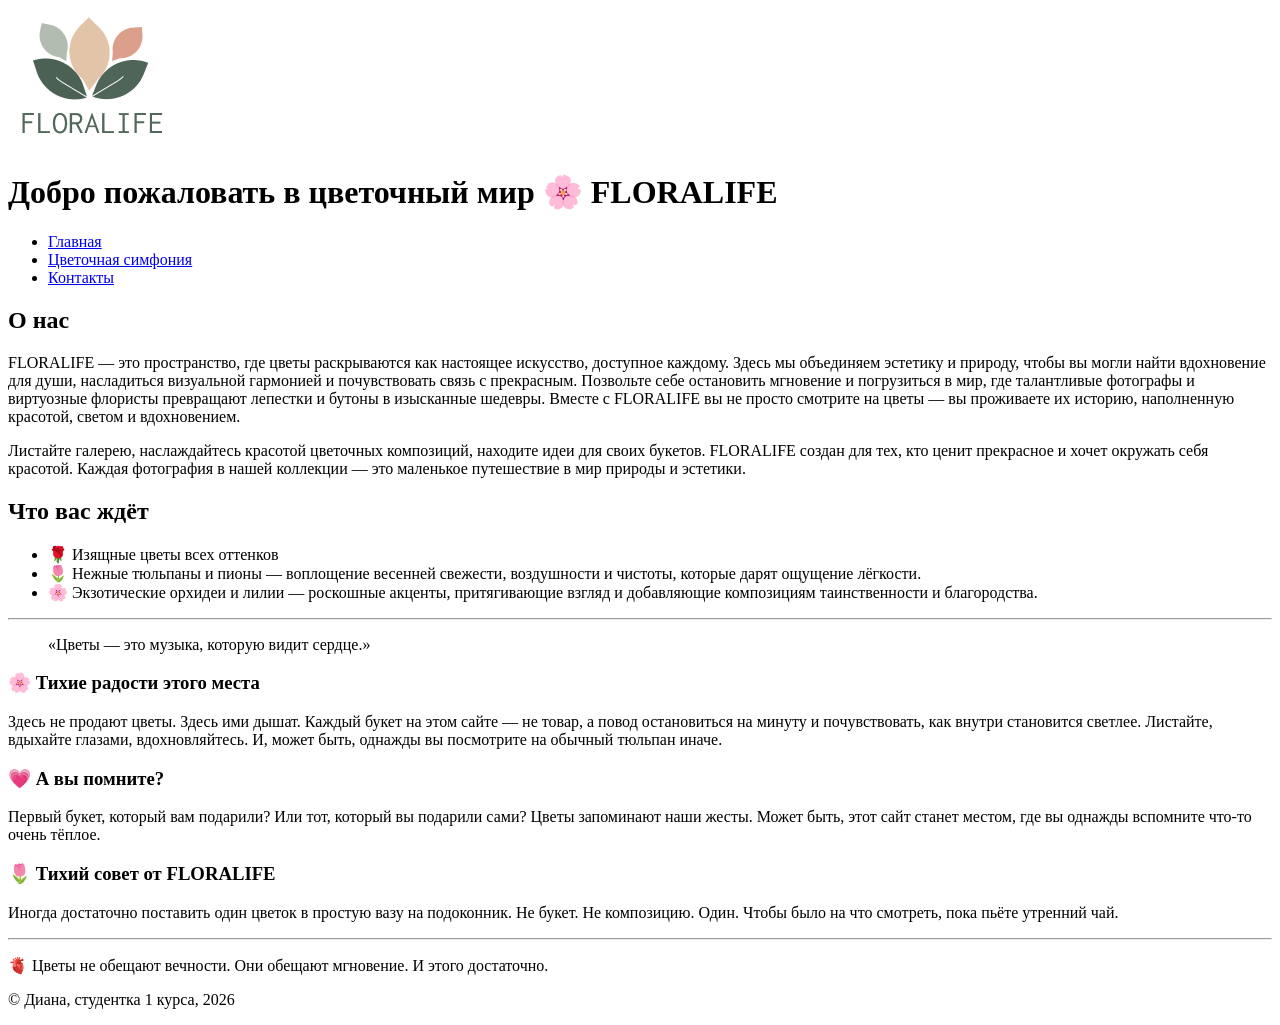
==== index.html @ 1029f8e3 "Rename i.html to index.html" ====
<!DOCTYPE html>
<html lang="ru">

<head>
    <meta charset="UTF-8">
    <meta name="viewport" content="width=device-width, initial-scale=1.0">
    <title> FLORALIFE</title>
    <link rel="stylesheet" href="../styles/style.css">
    <link rel="icon" href="images/logo.png" sizes="any">
    <link rel="icon" href="icon.svg" type="image/svg+xml">
    <link rel="apple-touch-icon" href="apple-touch-icon.png">
</head>

<body>
    <div class="header">
        <img src="images/logo.png" alt="Логотип" class="header-logo">
        <h1>Добро пожаловать в цветочный мир 🌸 FLORALIFE</h1>
        <nav>
            <ul>
                <li><a href="i.html">Главная</a></li>
                <li><a href="pages/gallery.html">Цветочная симфония</a></li>
                <li><a href="pages/contact.html">Контакты</a></li>
            </ul>
        </nav>
        <!-- Шапка сайта -->
    </div>
    <main>
        <section>
            <h2>О нас</h2>
            <p>FLORALIFE — это пространство, где цветы раскрываются как настоящее искусство, доступное каждому. Здесь мы
                объединяем эстетику и природу, чтобы вы могли найти вдохновение для души, насладиться визуальной
                гармонией и почувствовать связь с прекрасным. Позвольте себе остановить мгновение и погрузиться в мир,
                где талантливые фотографы и виртуозные флористы превращают лепестки и бутоны в изысканные шедевры.
                Вместе с FLORALIFE вы не просто смотрите на цветы — вы проживаете их историю, наполненную красотой,
                светом и вдохновением.</p>
            <p>Листайте галерею, наслаждайтесь красотой цветочных композиций, находите идеи для своих букетов. FLORALIFE
                создан для тех, кто ценит прекрасное и хочет окружать себя красотой. Каждая фотография в нашей коллекции
                — это маленькое путешествие в мир природы и эстетики.</p>
            <h2>Что вас ждёт</h2>

            <ul>
                <li>🌹 Изящные цветы всех оттенков</li>
                <li>🌷 Нежные тюльпаны и пионы — воплощение весенней свежести, воздушности и чистоты, которые дарят
                    ощущение лёгкости.</li>
                <li>🌸 Экзотические орхидеи и лилии — роскошные акценты, притягивающие взгляд и добавляющие композициям
                    таинственности и благородства.</li>
            </ul>
        </section>

        <section class="inspiration-block">
            <hr>

            <blockquote>
                «Цветы — это музыка, которую видит сердце.»
            </blockquote>

            <h3 class="peach-block">🌸 Тихие радости этого места</h3>
            <p>
                Здесь не продают цветы. Здесь ими дышат. Каждый букет на этом сайте — не товар,
                а повод остановиться на минуту и почувствовать, как внутри становится светлее.
                Листайте, вдыхайте глазами, вдохновляйтесь. И, может быть, однажды вы посмотрите
                на обычный тюльпан иначе.
            </p>

            <h3 class="peach-block">💗 А вы помните?</h3>
            <p>
                Первый букет, который вам подарили? Или тот, который вы подарили сами?
                Цветы запоминают наши жесты. Может быть, этот сайт станет местом,
                где вы однажды вспомните что-то очень тёплое.
            </p>

            <h3 class="peach-block">🌷 Тихий совет от FLORALIFE</h3>
            <p>
                Иногда достаточно поставить один цветок в простую вазу на подоконник.
                Не букет. Не композицию. Один. Чтобы было на что смотреть, пока пьёте утренний чай.
            </p>

            <hr>

            <p class="poetic-line">
                🫀 Цветы не обещают вечности. Они обещают мгновение. И этого достаточно.
            </p>
        </section>

    </main>
    <footer>
        <p>© Диана, студентка 1 курса, 2026</p><!-- Подвал сайта -->
    </footer>
</body>

</html>
---- styles/style.css ----
document.addEventListener('DOMContentLoaded', function () {

    const galleryGrid = document.querySelector('.gallery-grid');
    if (!galleryGrid) return;

    const galleryItems = document.querySelectorAll('.gallery-item');
    const totalImages = galleryItems.length;

    const statsContainer = document.createElement('div');
    statsContainer.className = 'gallery-stats';
    statsContainer.style.cssText = `
        margin-top: 30px;
        padding: 15px 20px;
        background: linear-gradient(135deg, #f5e6e8 0%, #e8d5d8 100%);
        border-radius: 15px;
        text-align: center;
        font-size: 1.1rem;
        font-weight: bold;
        color: #5e445e;
        box-shadow: 0 2px 8px rgba(0,0,0,0.1);
    `;
    statsContainer.innerHTML = `Количество кадров цветущих мгновений: ${totalImages}`;

    const navigation = document.querySelector('.navigation');
    if (navigation) {
        galleryGrid.parentNode.insertBefore(statsContainer, navigation);
    } else {
        galleryGrid.parentNode.appendChild(statsContainer);
    }

    const likesCount = new Array(totalImages).fill(0);

    galleryItems.forEach((item, index) => {

        const infoBlock = item.querySelector('.info');
        if (!infoBlock) return;

        const titleElement = infoBlock.querySelector('h3');
        if (!titleElement) return;

        const titleWrapper = document.createElement('div');
        titleWrapper.style.cssText = `
            display: flex;
            justify-content: space-between;
            align-items: center;
            gap: 10px;
            width: 100%;
        `;

        const parentOfTitle = titleElement.parentNode;
        titleWrapper.appendChild(titleElement.cloneNode(true));

        parentOfTitle.replaceChild(titleWrapper, titleElement);

        const newTitle = titleWrapper.querySelector('h3');

        const likeContainer = document.createElement('div');
        likeContainer.style.cssText = `
            display: flex;
            align-items: center;
            gap: 5px;
            white-space: nowrap;
        `;

        // Кнопка лайка
        const likeButton = document.createElement('button');
        likeButton.innerHTML = '💗';
        likeButton.style.cssText = `
            background: none;
            border: none;
            font-size: 1.2rem;
            cursor: pointer;
            transition: transform 0.2s ease;
            padding: 0 5px;
        `;

        // Счётчик лайков
        const likeCounter = document.createElement('span');
        likeCounter.textContent = '0';
        likeCounter.style.cssText = `
            font-size: 0.9rem;
            font-weight: bold;
            color: #c97b84;
            min-width: 20px;
            text-align: center;
        `;

        likeContainer.appendChild(likeButton);
        likeContainer.appendChild(likeCounter);
        titleWrapper.appendChild(likeContainer);

        let isLiked = false;
        likeButton.addEventListener('click', function (e) {
            e.stopPropagation();
            if (!isLiked) {
                likesCount[index]++;
                likeCounter.textContent = likesCount[index];
                likeButton.style.transform = 'scale(1.2)';
                likeButton.style.opacity = '0.8';
                isLiked = true;

                setTimeout(() => {
                    likeButton.style.transform = 'scale(1)';
                }, 200);
            } else {
                likesCount[index]--;
                likeCounter.textContent = likesCount[index];
                likeButton.style.transform = 'scale(0.9)';
                likeButton.style.opacity = '1';
                isLiked = false;

                setTimeout(() => {
                    likeButton.style.transform = 'scale(1)';
                }, 200);
            }
        });

        likeButton.addEventListener('mouseenter', function () {
            this.style.transform = 'scale(1.1)';
        });

        likeButton.addEventListener('mouseleave', function () {
            if (!isLiked) {
                this.style.transform = 'scale(1)';
            }
        });
    });

    const totalLikesContainer = document.createElement('div');
    totalLikesContainer.className = 'total-likes-stats';
    totalLikesContainer.style.cssText = `
        margin-top: 15px;
        padding: 10px 20px;
        background: #fff0f0;
        border-radius: 25px;
        text-align: center;
        font-size: 0.95rem;
        color: #a0525a;
        border: 1px solid #f0c0c0;
    `;
    totalLikesContainer.innerHTML = `💗 Всего лайков: 0`;

    if (statsContainer.parentNode) {
        statsContainer.insertAdjacentElement('afterend', totalLikesContainer);
    }

    function updateTotalLikes() {
        const total = likesCount.reduce((sum, count) => sum + count, 0);
        totalLikesContainer.innerHTML = `💗 Всего лайков: ${total}`;

        totalLikesContainer.style.transform = 'scale(1.02)';
        setTimeout(() => {
            totalLikesContainer.style.transform = 'scale(1)';
        }, 200);
    }


    const originalPush = likesCount.push;
    const likeUpdateInterval = setInterval(() => {
        updateTotalLikes();
    }, 100);

    const allLikeButtons = document.querySelectorAll('.gallery-item button');
    const originalClickHandler = {};

    allLikeButtons.forEach((button, idx) => {
        const newButton = button.cloneNode(true);
        if (button.parentNode) {
            button.parentNode.replaceChild(newButton, button);

            const counter = newButton.nextElementSibling;
            let itemLiked = false;
            let itemIndex = idx;

            const actualItem = newButton.closest('.gallery-item');
            const actualIndex = Array.from(galleryItems).indexOf(actualItem);

            newButton.addEventListener('click', function (e) {
                e.stopPropagation();
                if (!itemLiked) {
                    likesCount[actualIndex]++;
                    counter.textContent = likesCount[actualIndex];
                    newButton.style.transform = 'scale(1.2)';
                    itemLiked = true;
                    setTimeout(() => {
                        newButton.style.transform = 'scale(1)';
                    }, 200);
                } else {
                    likesCount[actualIndex]--;
                    counter.textContent = likesCount[actualIndex];
                    newButton.style.transform = 'scale(0.9)';
                    itemLiked = false;
                    setTimeout(() => {
                        newButton.style.transform = 'scale(1)';
                    }, 200);
                }
                updateTotalLikes();
            });

            newButton.addEventListener('mouseenter', function () {
                if (!itemLiked) this.style.transform = 'scale(1.1)';
            });

            newButton.addEventListener('mouseleave', function () {
                if (!itemLiked) this.style.transform = 'scale(1)';
            });
        }
    });

    clearInterval(likeUpdateInterval);
    updateTotalLikes();

    let displayedCount = 0;
    const statsElement = statsContainer;
    const targetCount = totalImages;

    function animateCounter() {
        if (displayedCount < targetCount) {
            displayedCount++;
            statsElement.innerHTML = ` Количество кадров цветущих мгновений: ${displayedCount}`;
            setTimeout(animateCounter, 50);
        }
    }
    animateCounter();

    const style = document.createElement('style');
    style.textContent = `
        @media (max-width: 600px) {
            .gallery-item .info div {
                flex-wrap: wrap;
                justify-content: center !important;
            }
            .gallery-item button {
                font-size: 1rem !important;
            }
        }
        
        .gallery-item .info div {
            transition: all 0.2s ease;
        }
    `;
    document.head.appendChild(style);
});



(function () {

    const descriptions = {
        // Розы
        "Розы": "Розы — это страсть, энергия и восторг в каждом лепестке. Насыщенный цвет притягивает взгляд и дарит ощущение праздника. Эти розы говорят громче слов: они символизируют восхищение, благодарность и искреннюю радость. Пышные бутоны с бархатистыми лепестками создают настроение уверенности и счастья. Идеальный выбор, чтобы выразить яркие эмоции и сделать незабываемый подарок.",

        "Нежный букет розовых роз": "Нежная композиция розовых роз, которая создаёт уют и тепло. Сочетание нежных лепестков персиковых и кремовых оттенков переливается на свету, напоминая утреннюю зарю. Этот букет словно соткан из мягких облаков и первых весенних лучей.",

        // Пионы
        "Пионы": "Пионы — короли весеннего сада! Нежная композиция розовых пионов, которая создаёт уют и тепло. Сочетание нежных лепестков с медовым ароматом наполняет пространство атмосферой праздника. Каждый цветок — как пушистое облачко, в котором хочется утонуть.",

        // Гипсофилы
        "Гипсофилы": "Невесомая вуаль из гипсофил создаёт эффект парящих облаков. Нежная композиция из воздушных белых соцветий дарит лёгкость и романтику, словно усыпая букет бриллиантовой пыльцой. Символ невинности и бесконечной нежности.",

        // Тюльпаны
        "Тюльпаны": "Тюльпаны — это улыбка весны в каждом лепестке. Нежная композиция создаёт уют и тепло, пробуждая приятные воспоминания. Сочетание пастельных оттенков напоминает о первых тёплых днях, когда природа только просыпается.",

        // Альстромерия
        "Альстромерия": "Альстромерия — лёгкие бабочки, похожие на миниатюрные орхидеи. Нежная композиция из этих экзотических цветов создаёт уют и тепло. Узоры на лепестках напоминают крылья тропических бабочек, символизируя дружбу и преданность.",

        // Хризантемы
        "Хризантемы": "Пушистое великолепие хризантем завораживает с первого взгляда. Нежная композиция создаёт уют и тепло даже в пасмурный день. Пышные шапки цветов словно сотканы из солнечных лучей, символизируя долголетие и радость.",

        // Ранункулюсы
        "Ранункулюсы (лютики)": "Ранункулюсовая мечта — это многослойное чудо природы. Нежная композиция из лютиков создаёт уют и тепло. Плотные лепестки, сложенные в идеальные розетки, выглядят как произведение искусства.",

        // Фрезии
        "Фрезии": "Фрезии — хрупкое изящество с пьянящим ароматом. Нежная композиция наполняет комнату сладкими нотами. Воронковидные цветки напоминают танцующих фей, символизируя доверие и безоговорочную любовь.",

        // Гортензии
        "Гортензии": "Шапки акварельного тумана — это гортензии во всей красе. Нежная композиция из воздушных цветов создаёт уют и тепло. Переливы от розового до лавандового напоминают закатное небо.",

        // Розы пионовидные
        "Розы пионовидные": "Многослойная нежность пионовидных роз завораживает. Нежная композиция создаёт уют и тепло. Плотные бутоны напоминают старинные кружева, сочетая элегантность роз и пышность пионов.",

        // Георгины
        "Георгины": "Графичная роскошь георгинов притягивает взгляд. Нежная композиция создаёт уют и тепло. Симметричные лепестки образуют безупречные геометрические формы, созданные самой природой.",

        // Лилии
        "Лилии": "Белая нежность лилий наполняет пространство чистотой и светом. Нежная композиция из царственных цветов создаёт уют и тепло. Крупные лепестки с изящными тычинками выглядят величественно и благородно.",

        // Орхидеи
        "Орхидеи": "Нежный букет орхидей — воплощение экзотической красоты. Нежная композиция переносит в тропический рай. Восковые лепестки изящной формы символизируют утончённость и любовь к прекрасному.",

        // Общие описания для букетов
        "Нежный букет": "Нежный букет — воплощение романтики и весенней свежести. Лепестки, словно окутанные утренней дымкой, переливаются пастельными оттенками.Цветы напоминают прикосновение шёлка, а тонкий аромат окутывает лёгкой дымкой счастья. Этот букет дарит ощущение безмятежности, умиротворения и чистой радости. Идеальный подарок для тех, кто ценит изящество и хочет выразить самые тёплые чувства.",

        "Невесомый букет": "Невесомый букет — словно облачко из лепестков. Нежная композиция создаёт уют и тепло. Воздушные цветы с тонкими стеблями выглядят как кружево, сплетённое феями.",

        "Акварельный букет": "Акварельный букет — это живопись в мире цветов. Нежная композиция с плавными переходами оттенков создаёт уют и тепло. Любовь с первого лепестка — это точно про этот букет!",

        "Лавандовый туман": "Лавандовый туман — фиалковый шёпот в мире флоры. Нежная композиция из фиолетовых цветов создаёт уют и тепло. Холодные оттенки с тёплым ароматом успокаивают и расслабляют.",

        "Поцелуй весны": "Поцелуй весны — признание в любви языком цветов. Нежная композиция создаёт уют и тепло. Сочетание первоцветов с зеленью символизирует новое начало и свежесть.",

        "Тихая роскошь": "Тихая роскошь для истинных ценителей прекрасного. Нежная композиция благородных цветов создаёт уют и тепло. Благородные оттенки завораживают глубиной и изяществом.",

        "Застывшая нежность": "Застывшая нежность — мгновение красоты, остановленное в букете. Нежная композиция создаёт уют и тепло. Пастельные тона с плотными бутонами выглядят как драгоценность."
    };

    function getDescriptionFromCard(cardElement) {

        const titleElement = cardElement.querySelector('.info h3');
        let key = titleElement ? titleElement.textContent.trim() : '';

        if (!key) {
            const img = cardElement.querySelector('img');
            if (img && img.alt && img.alt !== "Цветошки" && img.alt !== "Букет") {
                key = img.alt;
            }
        }

        if (descriptions[key]) {
            return descriptions[key];
        }

        for (const [descKey, descValue] of Object.entries(descriptions)) {
            if (key.toLowerCase().includes(descKey.toLowerCase()) ||
                descKey.toLowerCase().includes(key.toLowerCase())) {
                return descValue;
            }
        }

        return `Нежная композиция из прекрасных цветов создаёт уют и тепло. Сочетание нежных оттенков и изящных форм напоминает о самых счастливых моментах жизни. Каждый цветок в этом букете — маленькое чудо.`;
    }

    function getImageFromCard(cardElement) {
        const img = cardElement.querySelector('img');
        return img ? img.src : '';
    }

    function getTitleFromCard(cardElement) {
        const titleElement = cardElement.querySelector('.info h3');
        if (titleElement && titleElement.textContent.trim()) {
            return titleElement.textContent.trim();
        }
        const img = cardElement.querySelector('img');
        return img && img.alt ? img.alt : 'Красота природы';
    }

    function createModal() {
        const overlay = document.createElement('div');
        overlay.className = 'modal-overlay';

        const modalContainer = document.createElement('div');
        modalContainer.className = 'modal-container';

        const modalImg = document.createElement('img');
        modalImg.className = 'modal-img';
        modalImg.alt = '';

        const modalContent = document.createElement('div');
        modalContent.className = 'modal-content';

        const title = document.createElement('h3');
        title.id = 'modal-title';

        const description = document.createElement('div');
        description.className = 'modal-description';
        description.id = 'modal-description';

        modalContent.appendChild(title);
        modalContent.appendChild(description);

        modalContainer.appendChild(modalImg);
        modalContainer.appendChild(modalContent);
        overlay.appendChild(modalContainer);

        document.body.appendChild(overlay);

        overlay.addEventListener('click', (e) => {
            if (e.target === overlay) {
                overlay.classList.remove('active');
            }
        });

        document.addEventListener('keydown', (e) => {
            if (e.key === 'Escape' && overlay.classList.contains('active')) {
                overlay.classList.remove('active');
            }
        });

        return { overlay, modalImg, title, description };
    }

    const modal = createModal();

    function openModalForCard(cardElement) {
        const imgSrc = getImageFromCard(cardElement);
        const titleText = getTitleFromCard(cardElement);
        const descriptionText = getDescriptionFromCard(cardElement);

        modal.modalImg.src = imgSrc;
        modal.title.textContent = titleText;
        modal.description.textContent = descriptionText;

        modal.overlay.classList.add('active');
    }

    function initModalOnCards() {
        const cards = document.querySelectorAll('.gallery-item');

        cards.forEach(card => {

            card.removeEventListener('click', card._modalHandler);

            const handler = function (e) {

                e.stopPropagation();
                openModalForCard(this);
            };

            card._modalHandler = handler;
            card.addEventListener('click', handler);

            card.style.cursor = 'pointer';
        });
    }

    if (document.readyState === 'loading') {
        document.addEventListener('DOMContentLoaded', initModalOnCards);
    } else {
        initModalOnCards();
    }
})();


//Контакты

document.addEventListener('DOMContentLoaded', function () {
    const form = document.getElementById('contactForm');

    if (form) {
        form.addEventListener('submit', function (event) {
            event.preventDefault();

            const consent = document.getElementById('consent');
            if (!consent.checked) {
                alert('Пожалуйста, подтвердите согласие на обработку персональных данных');
                return;
            }

            const formData = {
                name: document.getElementById('name').value,
                email: document.getElementById('email').value,
                topic: document.getElementById('topic').value,
                message: document.getElementById('message').value
            };

            if (!formData.name || !formData.email || !formData.message) {
                alert('Пожалуйста, заполните все обязательные поля');
                return;
            }

            const emailRegex = /^[^\s@]+@[^\s@]+\.[^\s@]+$/;
            if (!emailRegex.test(formData.email)) {
                alert('Пожалуйста, введите корректный email');
                return;
            }

            console.log('Отправка формы:', formData);
            alert('Спасибо! Ваше сообщение отправлено. Я свяжусь с вами в ближайшее время.');

            form.reset();
        });
    }
});
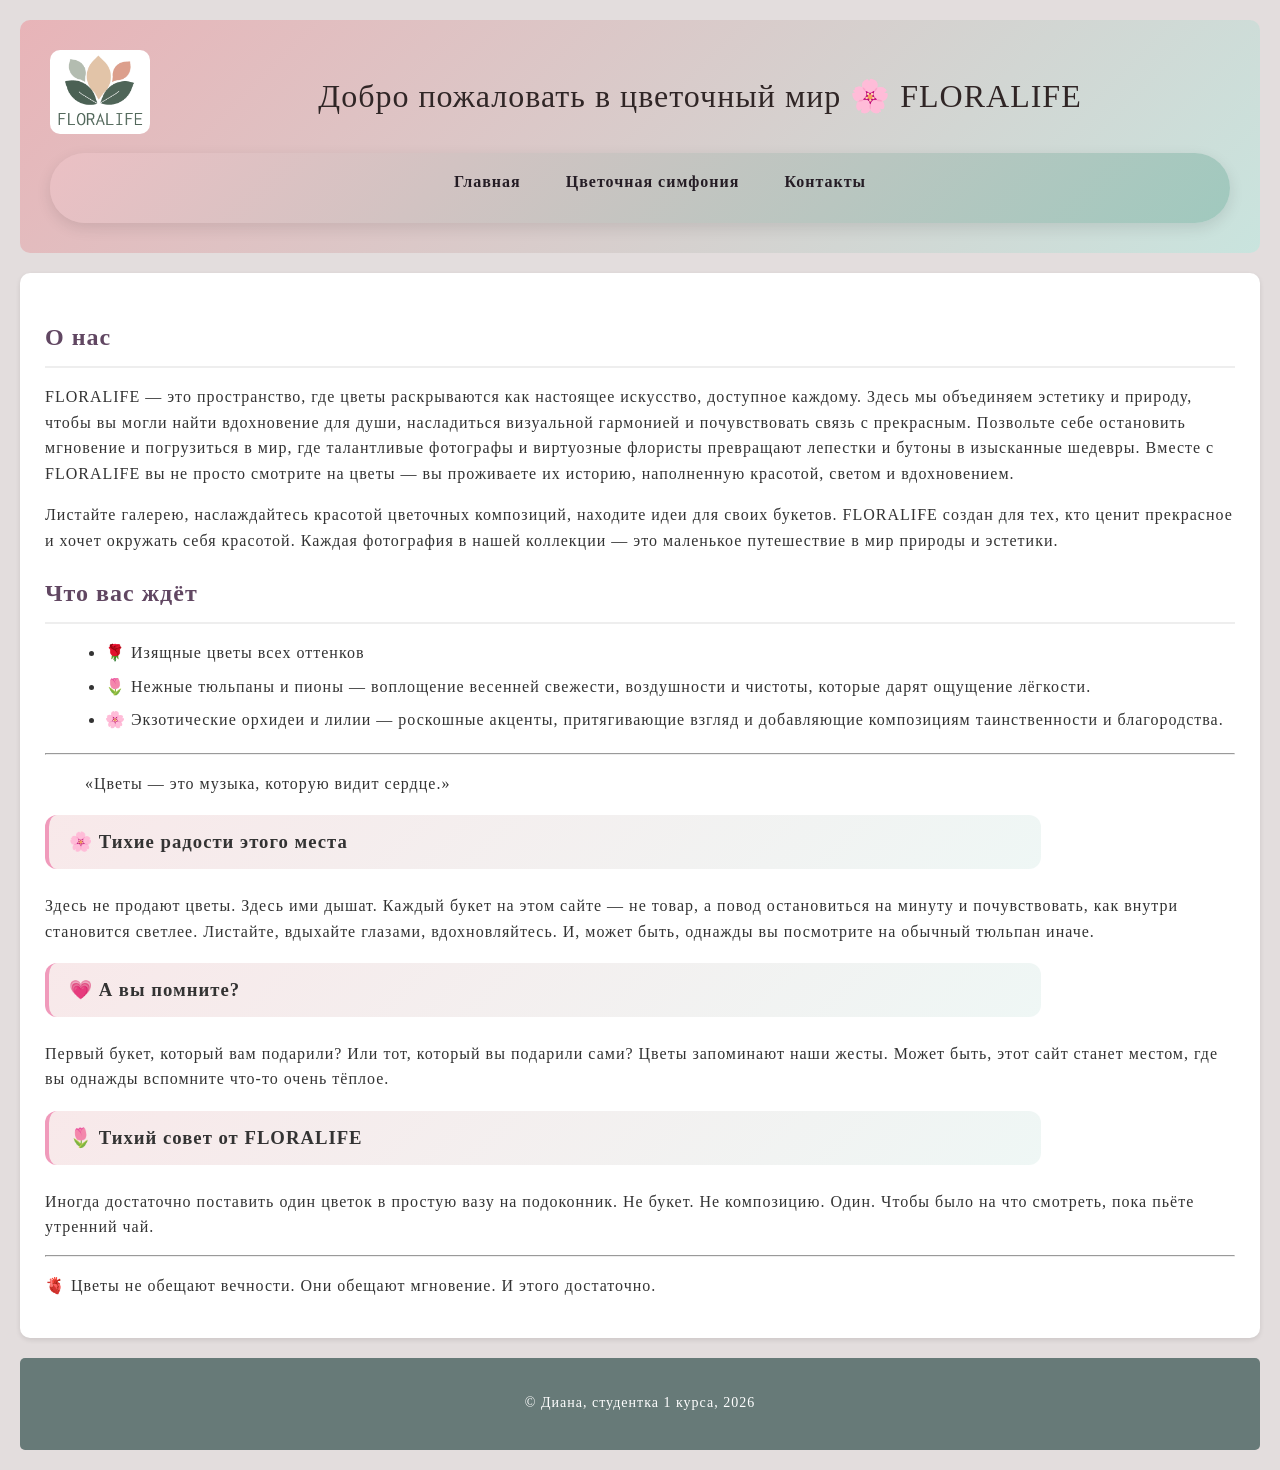
==== commit cd97f000: "Update index.html" ====
--- a/index.html
+++ b/index.html
@@ -5,7 +5,7 @@
     <meta charset="UTF-8">
     <meta name="viewport" content="width=device-width, initial-scale=1.0">
     <title> FLORALIFE</title>
-    <link rel="stylesheet" href="../styles/style.css">
+    <link rel="stylesheet" href="styles/style.css">
     <link rel="icon" href="images/logo.png" sizes="any">
     <link rel="icon" href="icon.svg" type="image/svg+xml">
     <link rel="apple-touch-icon" href="apple-touch-icon.png">
@@ -17,7 +17,7 @@
         <h1>Добро пожаловать в цветочный мир 🌸 FLORALIFE</h1>
         <nav>
             <ul>
-                <li><a href="i.html">Главная</a></li>
+                <li><a href="index.html">Главная</a></li>
                 <li><a href="pages/gallery.html">Цветочная симфония</a></li>
                 <li><a href="pages/contact.html">Контакты</a></li>
             </ul>
--- a/styles/style.css
+++ b/styles/style.css
@@ -1,473 +1,784 @@
-document.addEventListener('DOMContentLoaded', function () {
-
-    const galleryGrid = document.querySelector('.gallery-grid');
-    if (!galleryGrid) return;
-
-    const galleryItems = document.querySelectorAll('.gallery-item');
-    const totalImages = galleryItems.length;
-
-    const statsContainer = document.createElement('div');
-    statsContainer.className = 'gallery-stats';
-    statsContainer.style.cssText = `
-        margin-top: 30px;
-        padding: 15px 20px;
-        background: linear-gradient(135deg, #f5e6e8 0%, #e8d5d8 100%);
-        border-radius: 15px;
+** {
+    margin: 0;
+    padding: 0;
+    box-sizing: border-box;
+}
+
+body {
+    font-family: Georgia, serif;
+    background-color: #e3dddd;
+    color: #333;
+    line-height: 1.6;
+    margin: 20px;
+    letter-spacing: 1px;
+}
+
+.header-logo {
+    float: left;
+    margin-right: 20px;
+    width: 100px;
+    height: auto;
+    border-radius: 10px;
+}
+
+
+::selection {
+    background-color: #af8899;
+    color: #ffffff;
+}
+
+.header {
+    background-color: #daa1b5;
+    color: rgb(51, 39, 51);
+    background: linear-gradient(135deg, #e8b4b8 0%, #c9e4de 100%);
+    padding: 30px;
+    text-align: center;
+    border-radius: 10px;
+    margin-bottom: 20px;
+}
+
+.header h1 {
+    text-align: center;
+    font-size: 2rem;
+    margin-bottom: 30px;
+    color: #302626;
+    font-weight: 400;
+    letter-spacing: 1px;
+}
+
+nav {
+    display: flex;
+    justify-content: center;
+    align-items: center;
+    background: linear-gradient(135deg, #ebc0c4 0%, #a0c9be 100%);
+    height: 70px;
+    border-radius: 50px;
+    box-shadow: 0 5px 15px rgba(0, 0, 0, 0.1);
+}
+
+nav ul {
+    list-style-type: none;
+}
+
+nav ul li {
+    display: inline-block;
+    margin-right: 20px;
+}
+
+nav ul li a {
+    color: rgb(37, 29, 37);
+    text-decoration: none;
+    font-weight: bold;
+    padding: 5px 10px;
+    border-radius: 40px;
+}
+
+nav ul li a:hover {
+    background: rgba(255, 255, 255, 0.95);
+    color: #c97b84;
+    transform: translateY(-2px);
+    box-shadow: 0 4px 12px rgba(0, 0, 0, 0.1);
+}
+
+main {
+    background-color: white;
+    padding: 25px;
+    border-radius: 10px;
+    box-shadow: 0 2px 5px rgba(0, 0, 0, 0.1);
+    margin-bottom: 20px;
+}
+
+h2 {
+    color: #614762;
+    margin: 20px 0 15px 0;
+    padding-bottom: 10px;
+    border-bottom: 2px solid #eee;
+}
+
+p {
+    margin-bottom: 15px;
+}
+
+ul {
+    margin-left: 20px;
+    margin-bottom: 20px;
+}
+
+ul li {
+    margin-bottom: 8px;
+}
+
+footer {
+    background-color: #677a78;
+    color: rgb(255, 255, 255);
+    text-align: center;
+    padding: 20px;
+    border-radius: 5px;
+    font-size: 14px;
+}
+
+.grid-container {
+    display: grid;
+    grid-template-columns: repeat(3, 1fr);
+    gap: 20px;
+    justify-items: center;
+    align-items: center;
+}
+
+img {
+    max-width: 100%;
+    height: auto;
+}
+
+
+.gallery-grid {
+    display: grid;
+    grid-template-columns: repeat(3, 1fr);
+    gap: 20px;
+    justify-items: center;
+    align-items: center;
+}
+
+
+.gallery-item {
+    text-align: center;
+    width: 100%;
+    background: white;
+    border-radius: 16px;
+    overflow: hidden;
+    transition: all 0.3s ease;
+    cursor: pointer;
+    position: relative;
+}
+
+/* подъём карточки */
+.gallery-item:hover {
+    transform: translateY(-5px);
+}
+
+.gallery-item img {
+    width: 100%;
+    height: 250px;
+    object-fit: cover;
+    border-radius: 12px;
+    transition: all 0.4s ease;
+}
+
+/*  увеличение картинки при наведении */
+.gallery-item:hover img {
+    transform: scale(1.02);
+}
+
+.gallery-item .info {
+    padding: 12px 8px;
+    background: white;
+}
+
+.gallery-item .info h3 {
+    margin: 5px 0;
+    font-size: 1rem;
+    color: #5a4b5c;
+    font-weight: 500;
+}
+
+.gallery-item .info p {
+    margin: 5px 0 0;
+    font-size: 0.85rem;
+    color: #999;
+}
+
+.like-container {
+    position: absolute;
+    bottom: 70px;
+    right: 12px;
+    background: rgba(255, 255, 255, 0.9);
+    backdrop-filter: blur(4px);
+    border-radius: 40px;
+    padding: 6px 12px;
+    display: flex;
+    align-items: center;
+    gap: 8px;
+    font-size: 1rem;
+    font-weight: 500;
+    box-shadow: 0 2px 8px rgba(0, 0, 0, 0.1);
+    transition: all 0.2s ease;
+    cursor: pointer;
+    z-index: 2;
+}
+
+.like-container:hover {
+    background: white;
+    transform: scale(1.05);
+}
+
+.like-container:active {
+    transform: scale(0.95);
+}
+
+.like-btn {
+    font-size: 1.3rem;
+    transition: transform 0.2s ease;
+    display: inline-block;
+    user-select: none;
+}
+
+.like-container.liked .like-btn {
+    animation: likePop 0.3s ease;
+}
+
+.like-count {
+    font-size: 0.9rem;
+    color: #333;
+    min-width: 28px;
+    text-align: center;
+}
+
+/* анимация сердечка при клике */
+@keyframes likePop {
+    0% {
+        transform: scale(1);
+    }
+
+    50% {
+        transform: scale(1.3);
+    }
+
+    100% {
+        transform: scale(1);
+    }
+}
+
+@media (max-width: 768px) {
+    .gallery-grid {
+        grid-template-columns: repeat(2, 1fr);
+        gap: 15px;
+    }
+
+    .like-container {
+        bottom: 65px;
+        right: 8px;
+        padding: 4px 10px;
+    }
+
+    .btn {
+        bottom: 30px;
+        left: 30px;
+        padding: 10px 20px;
+    }
+}
+
+@media (max-width: 480px) {
+    .gallery-grid {
+        grid-template-columns: 1fr;
+        gap: 20px;
+    }
+
+    .like-container {
+        bottom: 75px;
+        right: 12px;
+        padding: 6px 12px;
+    }
+}
+
+.btn {
+    display: inline-block;
+    position: fixed;
+    padding: 12px 24px;
+    bottom: 50px;
+    left: 50px;
+    background-color: #6b8c6e;
+    color: white;
+    text-decoration: none;
+    border-radius: 40px;
+    transition: all 0.3s ease;
+    font-size: 1rem;
+    font-weight: 500;
+    box-shadow: 0 4px 12px rgba(107, 140, 110, 0.3);
+    z-index: 100;
+}
+
+.btn:hover {
+    background-color: #e8a87c;
+    transform: translateY(-3px);
+    box-shadow: 0 6px 18px rgba(232, 168, 124, 0.4);
+}
+
+.btn:active {
+    background-color: #c97b84;
+    transform: translateY(0);
+    box-shadow: none;
+}
+
+.container h1 {
+    text-align: center;
+    font-size: 2rem;
+    margin-bottom: 30px;
+    color: #5a4b5c;
+    font-weight: 400;
+    letter-spacing: 1px;
+}
+
+/* контакты */
+
+
+.dev-info a {
+    color: #9c4d77;
+}
+
+.dev-info a:hover {
+    color: #dc9ab4;
+}
+
+.social-links .social-btn {
+    text-decoration: none;
+    font-size: 18px;
+    transition: color 0.3s ease;
+}
+
+.social-links .telegram {
+    color: #9c4d77;
+}
+
+.social-links .whatsapp {
+    color: #9c4d77;
+}
+
+.social-links .vk {
+    color: #9c4d77;
+}
+
+.social-links .social-btn:hover {
+    color: #dc9ab4;
+}
+
+nav ul li a.active {
+    background-color: rgb(255, 255, 255);
+    color: #5b445b;
+    border-radius: 7px;
+}
+
+.contact-card,
+.form-card,
+.info-block {
+    background: white;
+    padding: 20px;
+    border-radius: 10px;
+    margin-bottom: 25px;
+    box-shadow: 0 2px 5px rgba(0, 0, 0, 0.1);
+}
+
+.social a {
+    display: inline-block;
+    background: #daa1b5;
+    color: white;
+    padding: 8px 15px;
+    margin-right: 10px;
+    text-decoration: none;
+    border-radius: 20px;
+    transition: 0.3s;
+}
+
+.social a:hover {
+    background: #c9e4de;
+    color: #333;
+}
+
+/* форма */
+.form-group {
+    margin-bottom: 15px;
+}
+
+label {
+    display: block;
+    margin-bottom: 5px;
+    font-weight: bold;
+    color: #614762;
+}
+
+label:has(+ input:required)::after,
+label:has(+ textarea:required)::after {
+    content: " *";
+    color: red;
+}
+
+input,
+select,
+textarea {
+    width: 100%;
+    padding: 8px 10px;
+    border: 1px solid #ddd;
+    border-radius: 5px;
+    font-family: Georgia, serif;
+}
+
+input:focus,
+select:focus,
+textarea:focus {
+    outline: none;
+    border-color: #daa1b5;
+    box-shadow: 0 0 5px rgba(218, 161, 181, 0.5);
+}
+
+input:hover,
+select:hover,
+textarea:hover {
+    border-color: #c9e4de;
+}
+
+.checkbox-group a {
+    color: #9c4d77;
+}
+
+.checkbox-group a:hover {
+    color: #866488;
+}
+
+.checkbox-group {
+    margin: 15px 0;
+    display: flex;
+    align-items: center;
+    gap: 8px;
+}
+
+.checkbox-group input {
+    width: auto;
+}
+
+.checkbox-group input:checked {
+    transform: scale(1.1);
+}
+
+.btn-send {
+    background: #daa1b5;
+    color: white;
+    padding: 10px 20px;
+    border: none;
+    border-radius: 25px;
+    cursor: pointer;
+    font-size: 16px;
+    width: 100%;
+    transition: 0.3s;
+}
+
+.btn-send:hover {
+    background: #c9e4de;
+    color: #333;
+    transform: translateY(-2px);
+}
+
+.btn-send:active {
+    transform: translateY(0);
+}
+
+.contact-card h3::before,
+.form-card h3::before,
+.info-block h3::before {
+    content: "📌 ";
+}
+
+.info-block p {
+    margin-bottom: 10px;
+    padding: 8px;
+    background: #f9f6f7;
+    border-radius: 8px;
+}
+
+.info-block p:nth-child(odd) {
+    background: #f0e6ea;
+}
+
+@media (max-width: 768px) {
+    .social a {
+        display: block;
+        margin-bottom: 10px;
         text-align: center;
-        font-size: 1.1rem;
-        font-weight: bold;
-        color: #5e445e;
-        box-shadow: 0 2px 8px rgba(0,0,0,0.1);
-    `;
-    statsContainer.innerHTML = `Количество кадров цветущих мгновений: ${totalImages}`;
-
-    const navigation = document.querySelector('.navigation');
-    if (navigation) {
-        galleryGrid.parentNode.insertBefore(statsContainer, navigation);
-    } else {
-        galleryGrid.parentNode.appendChild(statsContainer);
-    }
-
-    const likesCount = new Array(totalImages).fill(0);
-
-    galleryItems.forEach((item, index) => {
-
-        const infoBlock = item.querySelector('.info');
-        if (!infoBlock) return;
-
-        const titleElement = infoBlock.querySelector('h3');
-        if (!titleElement) return;
-
-        const titleWrapper = document.createElement('div');
-        titleWrapper.style.cssText = `
-            display: flex;
-            justify-content: space-between;
-            align-items: center;
-            gap: 10px;
-            width: 100%;
-        `;
-
-        const parentOfTitle = titleElement.parentNode;
-        titleWrapper.appendChild(titleElement.cloneNode(true));
-
-        parentOfTitle.replaceChild(titleWrapper, titleElement);
-
-        const newTitle = titleWrapper.querySelector('h3');
-
-        const likeContainer = document.createElement('div');
-        likeContainer.style.cssText = `
-            display: flex;
-            align-items: center;
-            gap: 5px;
-            white-space: nowrap;
-        `;
-
-        // Кнопка лайка
-        const likeButton = document.createElement('button');
-        likeButton.innerHTML = '💗';
-        likeButton.style.cssText = `
-            background: none;
-            border: none;
-            font-size: 1.2rem;
-            cursor: pointer;
-            transition: transform 0.2s ease;
-            padding: 0 5px;
-        `;
-
-        // Счётчик лайков
-        const likeCounter = document.createElement('span');
-        likeCounter.textContent = '0';
-        likeCounter.style.cssText = `
-            font-size: 0.9rem;
-            font-weight: bold;
-            color: #c97b84;
-            min-width: 20px;
-            text-align: center;
-        `;
-
-        likeContainer.appendChild(likeButton);
-        likeContainer.appendChild(likeCounter);
-        titleWrapper.appendChild(likeContainer);
-
-        let isLiked = false;
-        likeButton.addEventListener('click', function (e) {
-            e.stopPropagation();
-            if (!isLiked) {
-                likesCount[index]++;
-                likeCounter.textContent = likesCount[index];
-                likeButton.style.transform = 'scale(1.2)';
-                likeButton.style.opacity = '0.8';
-                isLiked = true;
-
-                setTimeout(() => {
-                    likeButton.style.transform = 'scale(1)';
-                }, 200);
-            } else {
-                likesCount[index]--;
-                likeCounter.textContent = likesCount[index];
-                likeButton.style.transform = 'scale(0.9)';
-                likeButton.style.opacity = '1';
-                isLiked = false;
-
-                setTimeout(() => {
-                    likeButton.style.transform = 'scale(1)';
-                }, 200);
-            }
-        });
-
-        likeButton.addEventListener('mouseenter', function () {
-            this.style.transform = 'scale(1.1)';
-        });
-
-        likeButton.addEventListener('mouseleave', function () {
-            if (!isLiked) {
-                this.style.transform = 'scale(1)';
-            }
-        });
-    });
-
-    const totalLikesContainer = document.createElement('div');
-    totalLikesContainer.className = 'total-likes-stats';
-    totalLikesContainer.style.cssText = `
-        margin-top: 15px;
-        padding: 10px 20px;
-        background: #fff0f0;
-        border-radius: 25px;
-        text-align: center;
-        font-size: 0.95rem;
-        color: #a0525a;
-        border: 1px solid #f0c0c0;
-    `;
-    totalLikesContainer.innerHTML = `💗 Всего лайков: 0`;
-
-    if (statsContainer.parentNode) {
-        statsContainer.insertAdjacentElement('afterend', totalLikesContainer);
-    }
-
-    function updateTotalLikes() {
-        const total = likesCount.reduce((sum, count) => sum + count, 0);
-        totalLikesContainer.innerHTML = `💗 Всего лайков: ${total}`;
-
-        totalLikesContainer.style.transform = 'scale(1.02)';
-        setTimeout(() => {
-            totalLikesContainer.style.transform = 'scale(1)';
-        }, 200);
-    }
-
-
-    const originalPush = likesCount.push;
-    const likeUpdateInterval = setInterval(() => {
-        updateTotalLikes();
-    }, 100);
-
-    const allLikeButtons = document.querySelectorAll('.gallery-item button');
-    const originalClickHandler = {};
-
-    allLikeButtons.forEach((button, idx) => {
-        const newButton = button.cloneNode(true);
-        if (button.parentNode) {
-            button.parentNode.replaceChild(newButton, button);
-
-            const counter = newButton.nextElementSibling;
-            let itemLiked = false;
-            let itemIndex = idx;
-
-            const actualItem = newButton.closest('.gallery-item');
-            const actualIndex = Array.from(galleryItems).indexOf(actualItem);
-
-            newButton.addEventListener('click', function (e) {
-                e.stopPropagation();
-                if (!itemLiked) {
-                    likesCount[actualIndex]++;
-                    counter.textContent = likesCount[actualIndex];
-                    newButton.style.transform = 'scale(1.2)';
-                    itemLiked = true;
-                    setTimeout(() => {
-                        newButton.style.transform = 'scale(1)';
-                    }, 200);
-                } else {
-                    likesCount[actualIndex]--;
-                    counter.textContent = likesCount[actualIndex];
-                    newButton.style.transform = 'scale(0.9)';
-                    itemLiked = false;
-                    setTimeout(() => {
-                        newButton.style.transform = 'scale(1)';
-                    }, 200);
-                }
-                updateTotalLikes();
-            });
-
-            newButton.addEventListener('mouseenter', function () {
-                if (!itemLiked) this.style.transform = 'scale(1.1)';
-            });
-
-            newButton.addEventListener('mouseleave', function () {
-                if (!itemLiked) this.style.transform = 'scale(1)';
-            });
-        }
-    });
-
-    clearInterval(likeUpdateInterval);
-    updateTotalLikes();
-
-    let displayedCount = 0;
-    const statsElement = statsContainer;
-    const targetCount = totalImages;
-
-    function animateCounter() {
-        if (displayedCount < targetCount) {
-            displayedCount++;
-            statsElement.innerHTML = ` Количество кадров цветущих мгновений: ${displayedCount}`;
-            setTimeout(animateCounter, 50);
-        }
-    }
-    animateCounter();
-
-    const style = document.createElement('style');
-    style.textContent = `
-        @media (max-width: 600px) {
-            .gallery-item .info div {
-                flex-wrap: wrap;
-                justify-content: center !important;
-            }
-            .gallery-item button {
-                font-size: 1rem !important;
-            }
-        }
-        
-        .gallery-item .info div {
-            transition: all 0.2s ease;
-        }
-    `;
-    document.head.appendChild(style);
-});
-
-
-
-(function () {
-
-    const descriptions = {
-        // Розы
-        "Розы": "Розы — это страсть, энергия и восторг в каждом лепестке. Насыщенный цвет притягивает взгляд и дарит ощущение праздника. Эти розы говорят громче слов: они символизируют восхищение, благодарность и искреннюю радость. Пышные бутоны с бархатистыми лепестками создают настроение уверенности и счастья. Идеальный выбор, чтобы выразить яркие эмоции и сделать незабываемый подарок.",
-
-        "Нежный букет розовых роз": "Нежная композиция розовых роз, которая создаёт уют и тепло. Сочетание нежных лепестков персиковых и кремовых оттенков переливается на свету, напоминая утреннюю зарю. Этот букет словно соткан из мягких облаков и первых весенних лучей.",
-
-        // Пионы
-        "Пионы": "Пионы — короли весеннего сада! Нежная композиция розовых пионов, которая создаёт уют и тепло. Сочетание нежных лепестков с медовым ароматом наполняет пространство атмосферой праздника. Каждый цветок — как пушистое облачко, в котором хочется утонуть.",
-
-        // Гипсофилы
-        "Гипсофилы": "Невесомая вуаль из гипсофил создаёт эффект парящих облаков. Нежная композиция из воздушных белых соцветий дарит лёгкость и романтику, словно усыпая букет бриллиантовой пыльцой. Символ невинности и бесконечной нежности.",
-
-        // Тюльпаны
-        "Тюльпаны": "Тюльпаны — это улыбка весны в каждом лепестке. Нежная композиция создаёт уют и тепло, пробуждая приятные воспоминания. Сочетание пастельных оттенков напоминает о первых тёплых днях, когда природа только просыпается.",
-
-        // Альстромерия
-        "Альстромерия": "Альстромерия — лёгкие бабочки, похожие на миниатюрные орхидеи. Нежная композиция из этих экзотических цветов создаёт уют и тепло. Узоры на лепестках напоминают крылья тропических бабочек, символизируя дружбу и преданность.",
-
-        // Хризантемы
-        "Хризантемы": "Пушистое великолепие хризантем завораживает с первого взгляда. Нежная композиция создаёт уют и тепло даже в пасмурный день. Пышные шапки цветов словно сотканы из солнечных лучей, символизируя долголетие и радость.",
-
-        // Ранункулюсы
-        "Ранункулюсы (лютики)": "Ранункулюсовая мечта — это многослойное чудо природы. Нежная композиция из лютиков создаёт уют и тепло. Плотные лепестки, сложенные в идеальные розетки, выглядят как произведение искусства.",
-
-        // Фрезии
-        "Фрезии": "Фрезии — хрупкое изящество с пьянящим ароматом. Нежная композиция наполняет комнату сладкими нотами. Воронковидные цветки напоминают танцующих фей, символизируя доверие и безоговорочную любовь.",
-
-        // Гортензии
-        "Гортензии": "Шапки акварельного тумана — это гортензии во всей красе. Нежная композиция из воздушных цветов создаёт уют и тепло. Переливы от розового до лавандового напоминают закатное небо.",
-
-        // Розы пионовидные
-        "Розы пионовидные": "Многослойная нежность пионовидных роз завораживает. Нежная композиция создаёт уют и тепло. Плотные бутоны напоминают старинные кружева, сочетая элегантность роз и пышность пионов.",
-
-        // Георгины
-        "Георгины": "Графичная роскошь георгинов притягивает взгляд. Нежная композиция создаёт уют и тепло. Симметричные лепестки образуют безупречные геометрические формы, созданные самой природой.",
-
-        // Лилии
-        "Лилии": "Белая нежность лилий наполняет пространство чистотой и светом. Нежная композиция из царственных цветов создаёт уют и тепло. Крупные лепестки с изящными тычинками выглядят величественно и благородно.",
-
-        // Орхидеи
-        "Орхидеи": "Нежный букет орхидей — воплощение экзотической красоты. Нежная композиция переносит в тропический рай. Восковые лепестки изящной формы символизируют утончённость и любовь к прекрасному.",
-
-        // Общие описания для букетов
-        "Нежный букет": "Нежный букет — воплощение романтики и весенней свежести. Лепестки, словно окутанные утренней дымкой, переливаются пастельными оттенками.Цветы напоминают прикосновение шёлка, а тонкий аромат окутывает лёгкой дымкой счастья. Этот букет дарит ощущение безмятежности, умиротворения и чистой радости. Идеальный подарок для тех, кто ценит изящество и хочет выразить самые тёплые чувства.",
-
-        "Невесомый букет": "Невесомый букет — словно облачко из лепестков. Нежная композиция создаёт уют и тепло. Воздушные цветы с тонкими стеблями выглядят как кружево, сплетённое феями.",
-
-        "Акварельный букет": "Акварельный букет — это живопись в мире цветов. Нежная композиция с плавными переходами оттенков создаёт уют и тепло. Любовь с первого лепестка — это точно про этот букет!",
-
-        "Лавандовый туман": "Лавандовый туман — фиалковый шёпот в мире флоры. Нежная композиция из фиолетовых цветов создаёт уют и тепло. Холодные оттенки с тёплым ароматом успокаивают и расслабляют.",
-
-        "Поцелуй весны": "Поцелуй весны — признание в любви языком цветов. Нежная композиция создаёт уют и тепло. Сочетание первоцветов с зеленью символизирует новое начало и свежесть.",
-
-        "Тихая роскошь": "Тихая роскошь для истинных ценителей прекрасного. Нежная композиция благородных цветов создаёт уют и тепло. Благородные оттенки завораживают глубиной и изяществом.",
-
-        "Застывшая нежность": "Застывшая нежность — мгновение красоты, остановленное в букете. Нежная композиция создаёт уют и тепло. Пастельные тона с плотными бутонами выглядят как драгоценность."
-    };
-
-    function getDescriptionFromCard(cardElement) {
-
-        const titleElement = cardElement.querySelector('.info h3');
-        let key = titleElement ? titleElement.textContent.trim() : '';
-
-        if (!key) {
-            const img = cardElement.querySelector('img');
-            if (img && img.alt && img.alt !== "Цветошки" && img.alt !== "Букет") {
-                key = img.alt;
-            }
-        }
-
-        if (descriptions[key]) {
-            return descriptions[key];
-        }
-
-        for (const [descKey, descValue] of Object.entries(descriptions)) {
-            if (key.toLowerCase().includes(descKey.toLowerCase()) ||
-                descKey.toLowerCase().includes(key.toLowerCase())) {
-                return descValue;
-            }
-        }
-
-        return `Нежная композиция из прекрасных цветов создаёт уют и тепло. Сочетание нежных оттенков и изящных форм напоминает о самых счастливых моментах жизни. Каждый цветок в этом букете — маленькое чудо.`;
-    }
-
-    function getImageFromCard(cardElement) {
-        const img = cardElement.querySelector('img');
-        return img ? img.src : '';
-    }
-
-    function getTitleFromCard(cardElement) {
-        const titleElement = cardElement.querySelector('.info h3');
-        if (titleElement && titleElement.textContent.trim()) {
-            return titleElement.textContent.trim();
-        }
-        const img = cardElement.querySelector('img');
-        return img && img.alt ? img.alt : 'Красота природы';
-    }
-
-    function createModal() {
-        const overlay = document.createElement('div');
-        overlay.className = 'modal-overlay';
-
-        const modalContainer = document.createElement('div');
-        modalContainer.className = 'modal-container';
-
-        const modalImg = document.createElement('img');
-        modalImg.className = 'modal-img';
-        modalImg.alt = '';
-
-        const modalContent = document.createElement('div');
-        modalContent.className = 'modal-content';
-
-        const title = document.createElement('h3');
-        title.id = 'modal-title';
-
-        const description = document.createElement('div');
-        description.className = 'modal-description';
-        description.id = 'modal-description';
-
-        modalContent.appendChild(title);
-        modalContent.appendChild(description);
-
-        modalContainer.appendChild(modalImg);
-        modalContainer.appendChild(modalContent);
-        overlay.appendChild(modalContainer);
-
-        document.body.appendChild(overlay);
-
-        overlay.addEventListener('click', (e) => {
-            if (e.target === overlay) {
-                overlay.classList.remove('active');
-            }
-        });
-
-        document.addEventListener('keydown', (e) => {
-            if (e.key === 'Escape' && overlay.classList.contains('active')) {
-                overlay.classList.remove('active');
-            }
-        });
-
-        return { overlay, modalImg, title, description };
-    }
-
-    const modal = createModal();
-
-    function openModalForCard(cardElement) {
-        const imgSrc = getImageFromCard(cardElement);
-        const titleText = getTitleFromCard(cardElement);
-        const descriptionText = getDescriptionFromCard(cardElement);
-
-        modal.modalImg.src = imgSrc;
-        modal.title.textContent = titleText;
-        modal.description.textContent = descriptionText;
-
-        modal.overlay.classList.add('active');
-    }
-
-    function initModalOnCards() {
-        const cards = document.querySelectorAll('.gallery-item');
-
-        cards.forEach(card => {
-
-            card.removeEventListener('click', card._modalHandler);
-
-            const handler = function (e) {
-
-                e.stopPropagation();
-                openModalForCard(this);
-            };
-
-            card._modalHandler = handler;
-            card.addEventListener('click', handler);
-
-            card.style.cursor = 'pointer';
-        });
-    }
-
-    if (document.readyState === 'loading') {
-        document.addEventListener('DOMContentLoaded', initModalOnCards);
-    } else {
-        initModalOnCards();
-    }
-})();
-
-
-//Контакты
-
-document.addEventListener('DOMContentLoaded', function () {
-    const form = document.getElementById('contactForm');
-
-    if (form) {
-        form.addEventListener('submit', function (event) {
-            event.preventDefault();
-
-            const consent = document.getElementById('consent');
-            if (!consent.checked) {
-                alert('Пожалуйста, подтвердите согласие на обработку персональных данных');
-                return;
-            }
-
-            const formData = {
-                name: document.getElementById('name').value,
-                email: document.getElementById('email').value,
-                topic: document.getElementById('topic').value,
-                message: document.getElementById('message').value
-            };
-
-            if (!formData.name || !formData.email || !formData.message) {
-                alert('Пожалуйста, заполните все обязательные поля');
-                return;
-            }
-
-            const emailRegex = /^[^\s@]+@[^\s@]+\.[^\s@]+$/;
-            if (!emailRegex.test(formData.email)) {
-                alert('Пожалуйста, введите корректный email');
-                return;
-            }
-
-            console.log('Отправка формы:', formData);
-            alert('Спасибо! Ваше сообщение отправлено. Я свяжусь с вами в ближайшее время.');
-
-            form.reset();
-        });
-    }
-});
+    }
+
+    .contact-card,
+    .form-card,
+    .info-block {
+        padding: 15px;
+    }
+}
+
+
+
+.form-card {
+    background: white;
+    padding: 25px;
+    border-radius: 15px;
+    margin-bottom: 30px;
+    box-shadow: 0 5px 15px rgba(0, 0, 0, 0.1);
+    transition: transform 0.3s;
+}
+
+.form-card:hover {
+    transform: translateY(-5px);
+}
+
+.form-card h3 {
+    color: #614762;
+    margin-bottom: 20px;
+    padding-bottom: 10px;
+    border-bottom: 2px solid #daa1b5;
+}
+
+.form-group {
+    margin-bottom: 18px;
+}
+
+.form-group label {
+    display: block;
+    margin-bottom: 6px;
+    font-weight: bold;
+    color: #614762;
+}
+
+.required-star {
+    color: #e8a87c;
+    font-size: 1.1rem;
+}
+
+.form-group input,
+.form-group select,
+.form-group textarea {
+    width: 100%;
+    padding: 10px 12px;
+    border: 2px solid #e0d4d8;
+    border-radius: 8px;
+    font-size: 1rem;
+    font-family: Georgia, serif;
+    transition: all 0.3s;
+    background: white;
+}
+
+.form-group input:focus,
+.form-group select:focus,
+.form-group textarea:focus {
+    outline: none;
+    border-color: #daa1b5;
+    box-shadow: 0 0 0 3px rgba(218, 161, 181, 0.2);
+}
+
+.form-group input:hover,
+.form-group select:hover,
+.form-group textarea:hover {
+    border-color: #c9e4de;
+}
+
+.form-group input[type="email"]:valid {
+    border-color: #6b8c6e;
+}
+
+.form-group input[type="email"]:invalid:not(:placeholder-shown) {
+    border-color: #e8a87c;
+}
+
+.form-group input::placeholder,
+.form-group textarea::placeholder {
+    color: #bbb;
+    font-style: italic;
+}
+
+.form-group input:focus::placeholder,
+.form-group textarea:focus::placeholder {
+    color: transparent;
+}
+
+.checkbox-group {
+    display: flex;
+    align-items: center;
+    gap: 10px;
+    margin: 20px 0;
+    padding: 12px;
+    background: #f9f6f7;
+    border-radius: 10px;
+}
+
+.checkbox-group input[type="checkbox"] {
+    width: 18px;
+    height: 18px;
+    cursor: pointer;
+    accent-color: #daa1b5;
+}
+
+.checkbox-group input[type="checkbox"]:checked {
+    transform: scale(1.05);
+}
+
+.checkbox-group label {
+    margin: 0;
+    cursor: pointer;
+    font-weight: normal;
+}
+
+.btn-send {
+    width: 100%;
+    padding: 12px 20px;
+    background: linear-gradient(135deg, #daa1b5, #c9e4de);
+    color: #614762;
+    border: none;
+    border-radius: 25px;
+    font-size: 1rem;
+    font-weight: bold;
+    cursor: pointer;
+    transition: all 0.3s;
+    font-family: Georgia, serif;
+}
+
+.btn-send:hover {
+    transform: translateY(-2px);
+    box-shadow: 0 5px 15px rgba(218, 161, 181, 0.3);
+    background: linear-gradient(135deg, #e8b4b8, #c9e4de);
+}
+
+.btn-send:active {
+    transform: translateY(0);
+}
+
+.success-message {
+    background: #6b8c6e;
+    color: white;
+    padding: 10px;
+    border-radius: 8px;
+    text-align: center;
+    margin-top: 15px;
+}
+
+@media (max-width: 768px) {
+    .form-card {
+        padding: 15px;
+    }
+
+    .checkbox-group {
+        flex-wrap: wrap;
+    }
+}
+
+
+/* затемнение фона */
+.modal-overlay {
+    position: fixed;
+    top: 0;
+    left: 0;
+    width: 100%;
+    height: 100%;
+    background-color: rgba(0, 0, 0, 0.7);
+    backdrop-filter: blur(4px);
+    z-index: 1000;
+    display: flex;
+    justify-content: center;
+    align-items: center;
+    opacity: 0;
+    visibility: hidden;
+    transition: all 0.25s ease;
+}
+
+.modal-overlay.active {
+    opacity: 1;
+    visibility: visible;
+}
+
+/*  модальне окно не на весь экран */
+.modal-container {
+    max-width: 480px;
+    width: 85%;
+    background: #fffaf5;
+    border-radius: 24px;
+    overflow: hidden;
+    box-shadow: 0 20px 40px -12px rgba(0, 0, 0, 0.4);
+    transform: scale(0.92);
+    transition: transform 0.25s ease;
+}
+
+.modal-overlay.active .modal-container {
+    transform: scale(1);
+}
+
+.modal-img {
+    width: 100%;
+    max-height: 280px;
+    object-fit: cover;
+    border-bottom: 2px solid #e8b4b8;
+}
+
+.modal-content {
+    padding: 20px 24px 24px;
+    text-align: center;
+    background: #fffaf5;
+}
+
+.modal-content h3 {
+    font-size: 1.4rem;
+    color: #5a4b5c;
+    margin-bottom: 12px;
+    font-weight: 500;
+}
+
+.modal-description {
+    font-size: 0.95rem;
+    line-height: 1.5;
+    color: #3e3a3f;
+    margin-bottom: 0;
+}
+
+.gallery-item img {
+    cursor: pointer;
+}
+
+/* адаптивность для мобильных */
+@media (max-width: 560px) {
+    .modal-container {
+        width: 92%;
+        max-width: 360px;
+    }
+
+    .modal-img {
+        max-height: 220px;
+    }
+
+    .modal-content {
+        padding: 16px 18px 20px;
+    }
+
+    .modal-content h3 {
+        font-size: 1.2rem;
+    }
+
+    .modal-description {
+        font-size: 0.85rem;
+    }
+}
+
+
+/* contact */
+
+.form-card .highlighting {
+    background: linear-gradient(135deg, rgba(232, 180, 184, 0.3) 0%, rgba(201, 228, 222, 0.3) 100%);
+    border-left: 4px solid #e0a6a9;
+    padding: 12px 16px;
+    border-radius: 12px;
+}
+
+/* i.html */
+
+.peach-block {
+    background: linear-gradient(135deg, rgba(232, 180, 184, 0.3) 0%, rgba(201, 228, 222, 0.3) 100%);
+    border-left: 4px solid #f09abb;
+    padding: 12px 20px;
+    border-radius: 12px;
+    margin-bottom: 1.5rem;
+    max-width: 80%;
+}
+
+.peach-block h3 {
+    margin-top: 0;
+    margin-bottom: 0.5rem;
+    color: #8b5a5b;
+    font-weight: 500;
+}
+
+.peach-block p {
+    margin-bottom: 0;
+    color: #4a3a2e;
+}
